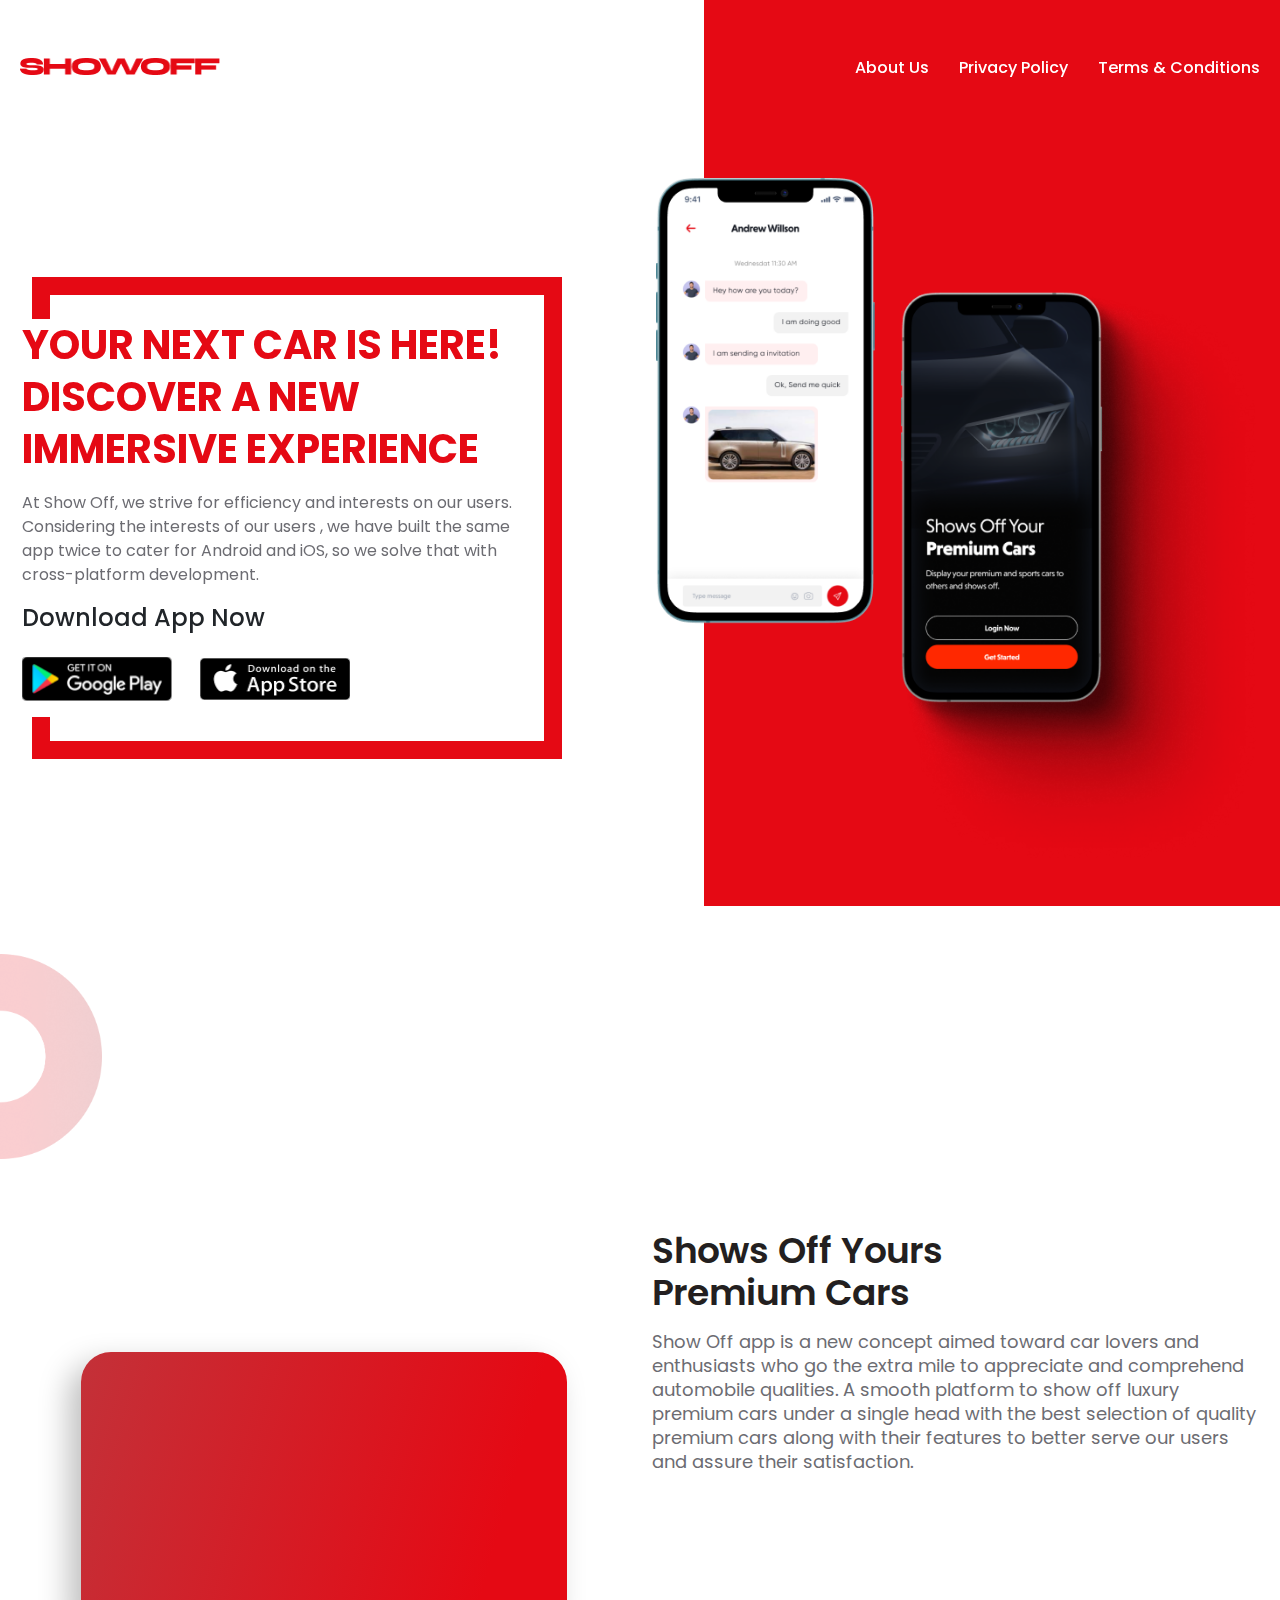
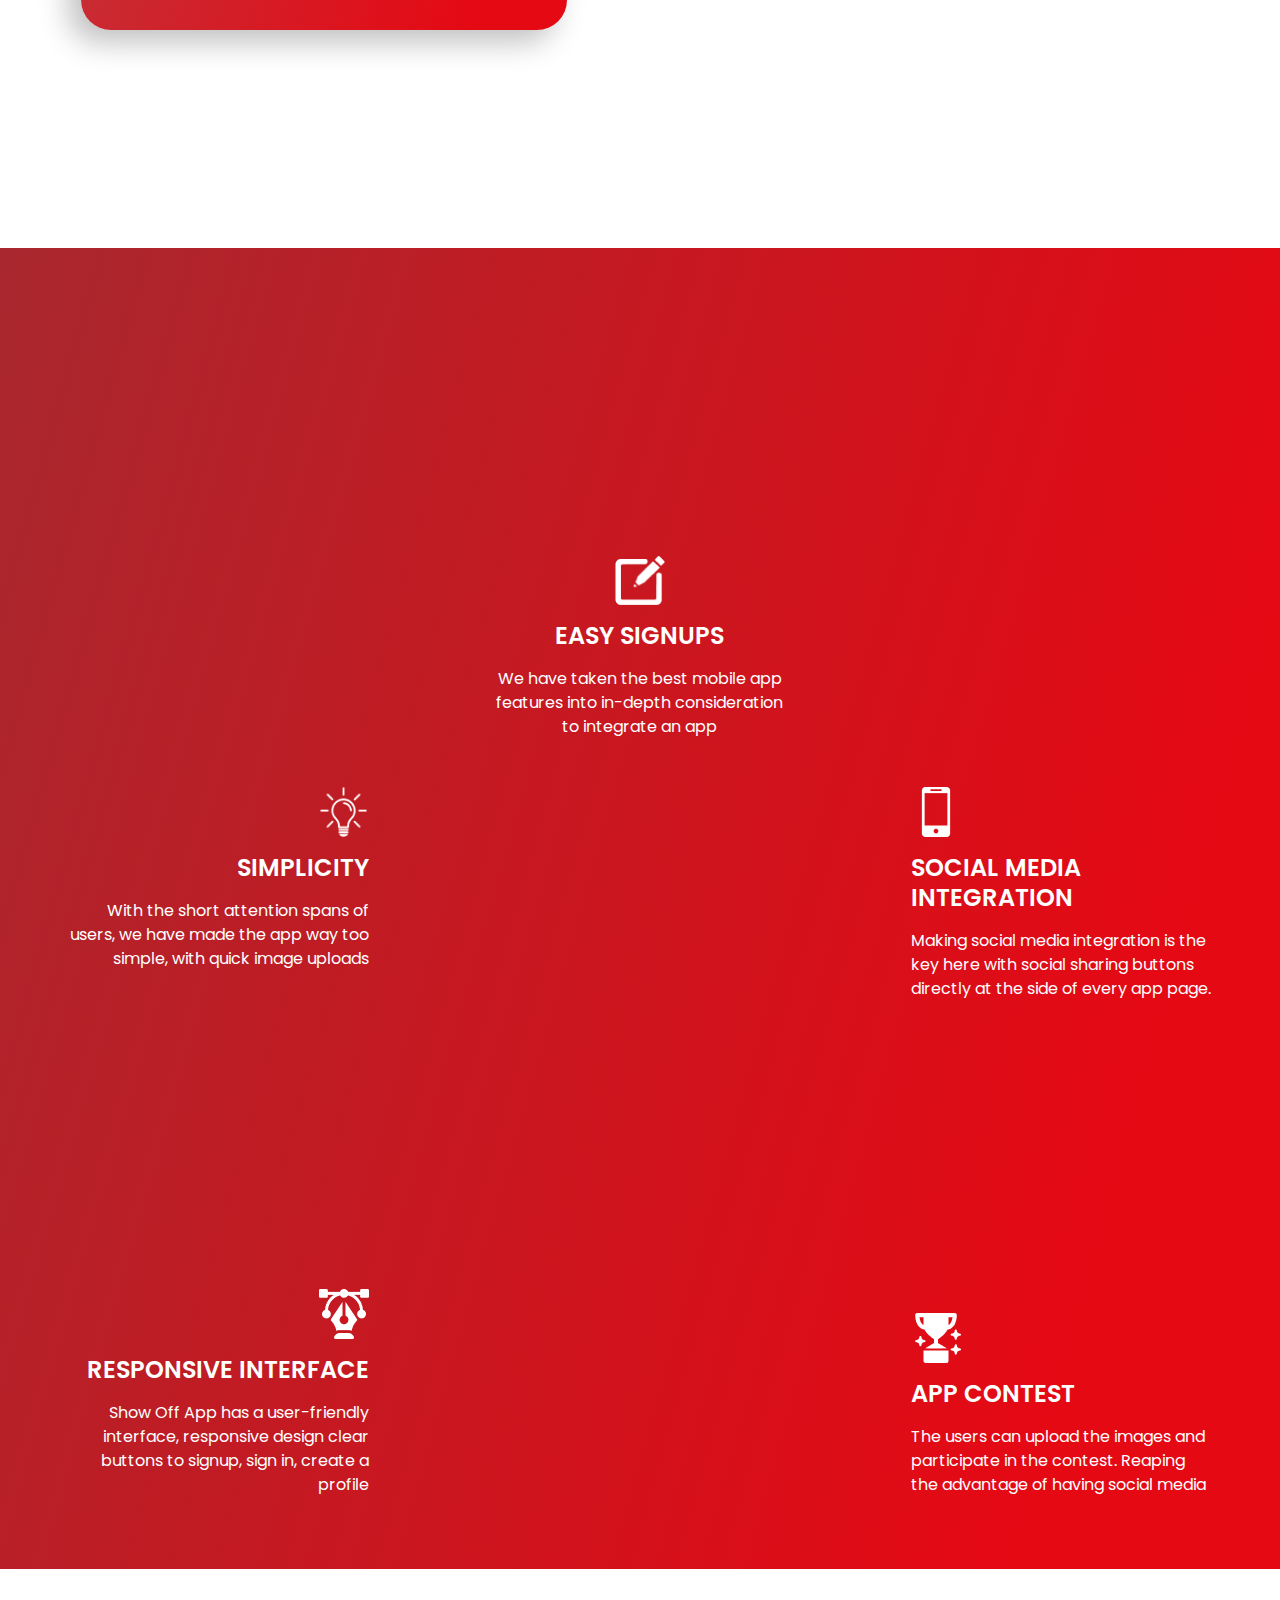
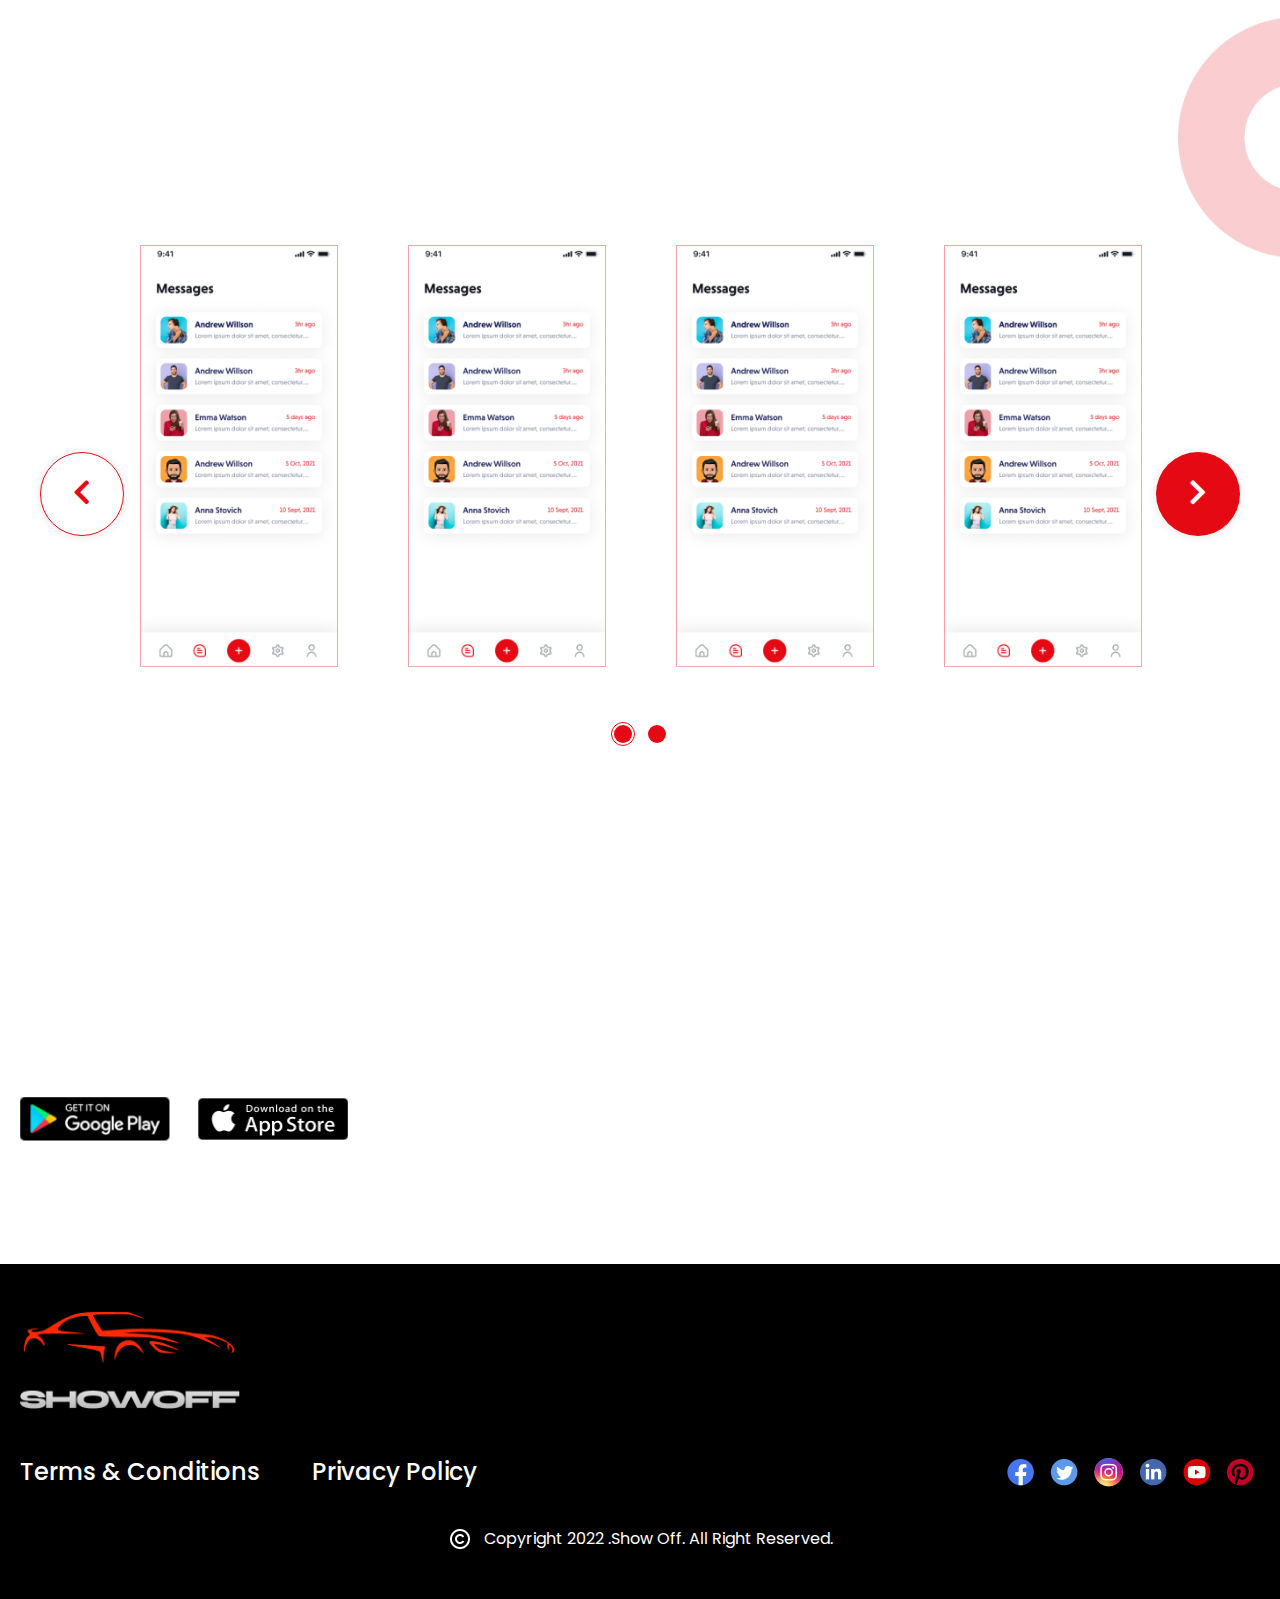
==== index.html @ 4953a06b "Show Off Project" ====
<!DOCTYPE html>
<html>
<head>
	<meta charset="UTF-8">
	<meta name="viewport" content="width=device-width, initial-scale=1.0">

	<!-- Bootstrap 5 File Link-->
	<link rel="stylesheet" type="text/css" href="css/bootstrap.min.css">
	<link href="https://cdnjs.cloudflare.com/ajax/libs/font-awesome/5.13.0/css/all.min.css" rel="stylesheet">

	<!-- Slick Slider Cdn Link -->
	<link rel="stylesheet" href="css/slick.min.css" />

	<!-- Style Css File -->
	<link rel="stylesheet" type="text/css" href="css/style.css">

	<!-- AOS Animation -->
	<link href="css/aos.css" rel="stylesheet">

	<title>Home Page</title>
</head>
<body class="home">
	<!-- Header Start -->
	<header class="header-main py-4 py-lg-5 position-fixed start-0 top-0 w-100">
		<div class="container-lg">
			<nav class="navbar navbar-expand-lg p-0">
				<a class="navbar-brand p-0" href="#">
					<img src="image/logo.png" class="w-100">
				</a>
				<button class="navbar-toggler fs-1 fw-normal border-0 py-2 px-3 position-relative" type="button" data-bs-toggle="collapse" data-bs-target="#mobile-toggle" aria-controls="mobile-toggle" aria-expanded="false" aria-label="Toggle navigation">
                    <i class="fas fa-bars humburger-icon"></i>
                    <i class="fas fa-times cross-icon position-absolute"></i>
                </button>
				<div class="collapse navbar-collapse justify-content-end" id="mobile-toggle">
					<div class="navbar-nav">
						<a class="nav-link paragraph-text px-0 pb-0 fw-500" aria-current="page" href="#">About Us</a>
						<a class="nav-link paragraph-text px-0 pb-0 fw-500" href="#">Privacy Policy</a>
						<a class="nav-link paragraph-text px-0 pb-0 fw-500" href="#">Terms & Conditions</a>
					</div>
				</div>
			</nav>
		</div>
	</header>
	<!-- Header End -->

	<section class="banner-main py-5 position-relative z-index-0">
		<div class="header-fixed-space"></div>
		<div class="container-lg">
			<div class="row align-items-center justify-content-center">
				<div class="col-lg-6 mb-lg-0 mb-5 ps-md-4 ps-3">
					<div class="banner-content w-100 p-4 ps-0 mx-auto mx-lg-0">
						<div class="banner-content-inner position-relative bg-white" 
						data-aos="fade-right"
						data-aos-offset="500"
     					data-aos-duration="500"
						>
							<h2 class="head-h2 fw-bold text-uppercase dark-red-color mb-3">
								Your next car is here! Discover a new Immersive Experience
							</h2>
							<p class="paragraph-text dark-gray-color fw-normal mb-3">
								At Show Off, we strive for efficiency and interests on our users. Considering the interests of our users , we have built the same app twice to cater for Android and iOS, so we solve that with cross-platform development.
							</p>
							<h4 class="head-h4 mb-4">
								Download App Now
							</h4>
							<div class="app-logo">
								<a href="#" class="d-inline-block me-3 me-lg-4 mb-3 w-100">
									<img src="image/google-play.png" class="w-100">
								</a>
								<a href="#" class="d-inline-block me-3 me-lg-4 w-100 mb-3">
									<img src="image/app-store.png" class="w-100">
								</a>
							</div>
						</div>
					</div>
				</div>
				<div class="col-lg-6 text-center">
					<div class="banner-image">
						<img src="image/banner-image.png" class="w-100"
						data-aos="zoom-in"
						data-aos-offset="500"
		     			data-aos-duration="500"
						>
					</div>
				</div>
			</div>
		</div>
	</section>

	<section class="aboutus-section py-5 my-0 my-lg-5">
		<div class="container-lg">
			<div class="content mb-5 pb-0 pb-md-3 pb-lg-5 text-center"
				data-aos="zoom-in"
				data-aos-offset="500"
     			data-aos-duration="500"
			>
				<h1 class="head-h1 black-color fw-bold mb-3">
					About Us
				</h1>
				<p class="paragraph-text dark-gray-color fw-normal mb-0">
					Your own luxury CAR showroom! <br>
					Show Off is dedicated to showcasing your car in a space designed just for it
				</p>
			</div>
			<div class="row justify-content-center">
				<div class="col-lg-6 mb-lg-0 mb-5">
					<div class="aboutus-image text-center d-flex align-items-center justify-content-center position-relative z-index-0">
						<img src="image/aboutus-image.png" class="w-100"
						data-aos="zoom-in"
						data-aos-offset="500"
		     			data-aos-duration="500"
						>
					</div>
				</div>
				<div class="col-lg-6">
					<h3 class="head-h3 fw-600 black-color mb-3">
						Shows Off Yours <br>
						Premium Cars
					</h3>
					<p class="text dark-gray-color fw-normal mb-3">
						Show Off app is a new concept aimed toward car lovers and enthusiasts who go the extra mile to appreciate and comprehend automobile qualities. A smooth platform to show off luxury premium cars under a single head with the best selection of quality premium cars  along with their features to better serve our users and assure their satisfaction. 
					</p>
				</div>
			</div>
		</div>
	</section>

	<section class="app-features py-5">
		<div class="container-lg">
			<div class="content mb-5 pb-0 pb-md-3 pb-lg-5 text-center"
				data-aos="zoom-in"
				data-aos-offset="500"
     			data-aos-duration="500"
			>
				<h1 class="head-h1 white-color fw-bold mb-4">
					App Features
				</h1>
				<p class="paragraph-text white-color fw-normal mb-0 mx-auto w-100">
					Below are the features of Show Off mobile app that are well considered to align with the needs & interests of premium car enthusiasts
				</p>
			</div>
			<div class="row justify-content-center">
				<div class="col-md-4">
					<div class="app-features-items my-4 text-center">
						<img src="image/easy-signup-icon.png" class="w-100 mb-3">
						<h4 class="head-h4 white-color mb-3 text-uppercase fw-600">Easy Signups</h4>
						<p class="paragraph-text fw-normal white-color mb-0">We have taken the best mobile app features into in-depth consideration to integrate an app</p>
					</div>
				</div>
			</div>
			<div class="row justify-content-center">
				<div class="col-md-4 d-flex flex-wrap">
					<div class="app-features-items my-4 text-center text-md-end">
						<img src="image/simplicity.png" class="w-100 mb-3">
						<h4 class="head-h4 white-color mb-3 text-uppercase fw-600">Simplicity</h4>
						<p class="paragraph-text fw-normal white-color mb-0">With the short attention spans of users, we have made the app way too simple, with quick image uploads</p>
					</div>
					<div class="app-features-items my-4 text-center text-md-end">
						<img src="image/responsive-interface-icon.png" class="w-100 mb-3">
						<h4 class="head-h4 white-color mb-3 text-uppercase fw-600">Responsive Interface</h4>
						<p class="paragraph-text fw-normal white-color mb-0">Show Off App has a user-friendly interface, responsive design clear buttons to signup, sign in, create a profile</p>
					</div>
				</div>
				<div class="col-md-4 text-center my-3 my-md-0 d-flex flex-wrap align-items-center justify-content-center order-1 order-md-0">
					<img src="image/app-features-image.png" class="w-100 app-features-image"
					data-aos="zoom-in"
					data-aos-offset="500"
	     			data-aos-duration="500"
					>
				</div>
				<div class="col-md-4 d-flex flex-wrap">
					<div class="app-features-items my-4 text-center text-md-start">
						<img src="image/socail-media-integration-icon.png" class="w-100 mb-3">
						<h4 class="head-h4 white-color mb-3 text-uppercase fw-600">Social Media Integration</h4>
						<p class="paragraph-text fw-normal white-color mb-0">Making social media integration is the key here with social sharing buttons directly at the side of every app page.</p>
					</div>
					<div class="app-features-items my-4 text-center text-md-start">
						<img src="image/app-contest-icon.png" class="w-100 mb-3">
						<h4 class="head-h4 white-color mb-3 text-uppercase fw-600">App Contest</h4>
						<p class="paragraph-text fw-normal white-color mb-0">The users can upload the images and participate in the contest. Reaping the advantage of having social media</p>
					</div>
				</div>
			</div>
		</div>
	</section>

	<section class="app-screenshots py-5 my-0 my-lg-5">
		<div class="container-lg pb-5 pb-md-0">
			<div class="content mb-5 pb-0 pb-md-3 pb-lg-5 text-center"
				data-aos="zoom-in"
				data-aos-offset="500"
     			data-aos-duration="500"
			>
				<h1 class="head-h1 black-color fw-bold mb-3">
					App Screenshots
				</h1>
			</div>
			<div class="slider position-relative">
				<div class="slider-arrows mt-3 mt-md-0 position-absolute d-flex justify-content-between w-100"></div>
				<div class="app-screenshots-slider">
					<div class="screenshots-image">
						<img src="image/screenshot-1.png" class="w-100">
					</div>
					<div class="screenshots-image">
						<img src="image/screenshot-1.png" class="w-100">
					</div>
					<div class="screenshots-image">
						<img src="image/screenshot-1.png" class="w-100">
					</div>
					<div class="screenshots-image">
						<img src="image/screenshot-1.png" class="w-100">
					</div> 
					<div class="screenshots-image">
						<img src="image/screenshot-1.png" class="w-100">
					</div>
				</div>
			</div>
		</div>
	</section>

	<section class="download-app-section py-5 my-0 my-lg-5">
		<div class="container-lg">
			<div class="row">
				<div class="col-lg-6 mb-lg-0 mb-5">
					<h3 class="head-h3 black-color fw-bold text-uppercase mb-3 mb-md-4 mb-lg-5"
						data-aos="fade-right"
						data-aos-offset="500"
     					data-aos-duration="500"
					>Download App Now</h3>
					<p class="paragraph-text dark-gray-color fw-normal mb-3 mb-md-4 mb-lg-5 w-100"
						data-aos="fade-right"
						data-aos-offset="500"
     					data-aos-duration="500"
					>
						In our vision, it’s all about the experience. Your car should get just as much attention as your property and its design, and even contribute to its aesthetic experience creating a world of yours.
					</p>
					<div class="app-logo">
						<a href="#" class="d-inline-block me-3 me-lg-4 mb-3 w-100">
							<img src="image/google-play.png" class="w-100">
						</a>
						<a href="#" class="d-inline-block me-3 me-lg-4 w-100 mb-3">
							<img src="image/app-store.png" class="w-100">
						</a>
					</div>
				</div>
				<div class="col-lg-6 text-center">
					<img src="image/download-app-image.png" 
					data-aos="zoom-in"
					data-aos-offset="500"
     				data-aos-duration="500"
					>
				</div>
			</div>
		</div>
	</section>

	<!-- Footer Start -->
	<footer class="footer-main py-5">
		<div class="container-lg">
			<div class="footer-logo mb-5 text-center text-md-start">
				<img src="image/footer-logo.png" class="w-100">
			</div>
			<div class="row align-items-center">
				<div class="col-lg-7 col-md-6">
					<ul class="footer-menu p-0 m-0 text-center text-md-start">
						<li class="d-sm-inline-block d-block list-unstyled me-sm-5 me-0 mb-3">
							<a href="#" class="text-white head-h4 fw-500 text-decoration-none">
								Terms & Conditions
							</a>
						</li>
						<li class="d-sm-inline-block d-block list-unstyled me-sm-5 me-0 mb-3">
							<a href="#" class="text-white head-h4 fw-500 text-decoration-none">
								Privacy Policy
							</a>
						</li>
					</ul>
				</div>
				<div class="col-lg-5 col-md-6 text-md-end text-center">
					<ul class="socail-media-icons p-0 m-0">
						<li class="d-inline-block">
							<a href="#">
								<img src="image/facebook.png">
							</a>
						</li>
						<li class="d-inline-block">
							<a href="#">
								<img src="image/twitter.png">
							</a>
						</li>
						<li class="d-inline-block">
							<a href="#">
								<img src="image/instagram.png">
							</a>
						</li>
						<li class="d-inline-block">
							<a href="#">
								<img src="image/linkedin.png">
							</a>
						</li>
						<li class="d-inline-block">
							<a href="#">
								<img src="image/youtube.png">
							</a>
						</li>
						<li class="d-inline-block">
							<a href="#">
								<img src="image/pinterest.png">
							</a>
						</li>
					</ul>
				</div>
			</div>
			<div class="copyright mt-4 text-center">
				<p class="text-white paragraph-text fw-normal mb-0">
					<img src="image/copyright-icon.png" class="d-inline-block align-bottom me-1 me-md-2">
					Copyright 2022 .Show Off. All Right Reserved.
				</p>
			</div>
		</div>
	</footer>
	<!-- Footer End -->


	 <!-- Bottom To Top Scroll Start -->
    <div id="scrollToTop">
        <i class="fas fa-angle-up"></i>
    </div>
    <!-- Bottom To Top Scroll End -->

	<!-- Bootstrap 5 File Link-->
	<script type="text/javascript" src="js/bootstrap.bundle.min.js"></script>

	<!-- Jquery JS Link -->
	<script type="text/javascript" src="js/jquery.min.js"></script>

	<!-- Slick Slider Cdn Link -->
	<script src="js/slick.min.js"></script>

	<!-- AOS Animation -->
	<script src="js/aos.js"></script>

	<script type="text/javascript" src="js/script.js"></script>
</body>
</html>
---- css/style.css ----
@import url('https://fonts.googleapis.com/css2?family=Poppins:wght@300;400;500;600;700;800;900&display=swap');

:root {
    --dark-gray: #6C6C72;
    --dark-red: #E50914;
    --black: #231F20;
    --white: #FFFFFF;
}

* {
    margin: 0px;
    padding: 0px;
}

body {
 scroll-behavior: smooth; 
 font-family: 'Poppins', sans-serif;
}

img {
    max-width: 100%;
}

.dark-gray-color {
    color: var(--dark-gray);
}

.dark-red-color {
    color: var(--dark-red);
}

.black-color {
    color: var(--black);
}

.white-color {
    color: var(--white);
}

.head-h1 {
    font-size: 32px;
    line-height: 40px;
}

.head-h2 {
    font-size: 28px;
    line-height: 40px;
}

.head-h3 {
    font-size: 24px;
    line-height: 30px;
}

.head-h4 {
    font-size: 20px;
    line-height: 26px;
}

.text {
    font-size: 18px;
    line-height: 24px;
}

.paragraph-text {
    font-size: 16px;
    line-height: 24px;
}

.z-index-0 {
    z-index: 0;
}

.z-index-1 {
    z-index: 1;
}

.fw-600 {
    font-weight: 600;
}

.fw-500 {
    font-weight: 500;
}

.container-lg {
    padding-left: 20px;
    padding-right: 20px;
}

@media (min-width: 768px) {
    .head-h1 {
        font-size: 38px;
        line-height: 46px;
    }

    .head-h2 {
        font-size: 32px;
        line-height: 44px;
    }

    .head-h3 {
        font-size: 28px;
        line-height: 34px;
    }

    .head-h4 {
        font-size: 24px;
        line-height: 30px;
    }
}

@media (min-width: 992px) {
    .head-h1 {
        font-size: 48px;
        line-height: 56px;
    }

    .head-h2 {
        font-size: 36px;
        line-height: 48px;
    }

    .head-h3 {
        font-size: 32px;
        line-height: 38px;
    }
}

@media (min-width: 1200px) {
    .head-h1 {
        font-size: 60px;
        line-height: 68px;
    }

    .head-h2 {
        font-size: 40px;
        line-height: 52px;
    }

    .head-h3 {
        font-size: 36px;
        line-height: 42px;
    }

    .container-lg {
        max-width: 1280px;
    }
}

/* Header Styling */
.header-main {
    z-index: 99;
}

.header-main .navbar-nav .nav-link {
    margin-right: 30px;
    color: #42526E;
}

.home .header-main .navbar-nav .nav-link {
    color: #FFF;
}

.header-main.dark-header .navbar-nav .nav-link {
    color: #42526E;
}

.header-main .navbar-nav .nav-link:last-child {
    margin-right: 0;
}

.home .header-main .navbar-nav .nav-link.nav-link.active {
    color: #FFF;
}

.header-main .navbar-nav .nav-link.nav-link.active,
.header-main.dark-header .navbar-nav .nav-link.nav-link.active {
    color: #E50914;
}

.header-main .navbar-nav .nav-link.nav-link.active:after {
    width: 100%;
}

.header-fixed-space {
    height: 88px;
    width: 100%;
}

.header-main .navbar .navbar-brand img {
    max-width: 150px;
}

.header-main .navbar-nav .nav-link:hover:after {
    width: 100%;
}

.home .header-main .navbar-nav .nav-link:after {
    background: #FFF;
}

.header-main.dark-header .navbar-nav .nav-link:after {
    background: #e50914;
}

/* Footer Styling */
.footer-main {
    background: #000000;
}

.footer-main .footer-logo img {
    max-width: 220px;
}

.socail-media-icons li {
    margin: 0px 6px 16px;
}

.socail-media-icons li a {
    display: inline-block;
}

.socail-media-icons li a img {
    width: 100%;
    max-width: 30px;
    object-fit: contain;
}

/* Bottom to top button Styling */
#scrollToTop {
    position: fixed;
    top: auto;
    bottom: 0px;
    left: auto;
    right: 0;
    width: 50px;
    height: 50px;
    display: flex;
    align-items: center;
    justify-content: center;
    margin-right: 30px;
    margin-bottom: 30px;
    background: linear-gradient(285.76deg, #E50914 16.91%, #9F2C32 112.79%);
    color: #FFF;
    font-size: 30px;
    border-radius: 50%;
    cursor: pointer;
    box-shadow: 0px 0px 15px -6px #000;
    opacity: 0;
    visibility: hidden;
    pointer-events: none;
    transition: all 0.3s ease;
}

#scrollToTop:hover, #scrollToTop:focus {
    opacity: 0.8;
}

#scrollToTop.scrollBtn-show {
    opacity: 1;
    visibility: visible;
    pointer-events: all;
}


@media (max-width: 992px) {
    .header-main .navbar {
        position: initial;
        z-index: 0;
    }

    .header-main .navbar .navbar-collapse .navbar-nav .nav-link {
        color: #000;
        margin: 10px 0;
    }

    .header-main .navbar .navbar-collapse {
        background: #FFF;
        padding: 20px;
        position: absolute;
        width: 100%;
        left: 0;
        padding-top: 230px;
        z-index: -1;
        box-shadow: 0 0 25px -15px #000;
    }

    .navbar .navbar-toggler {
        color: var(--dark-red);
        transition: all 0.2s ease;
        display: flex;
        align-items: center;
        justify-content: center;
    }
    .navbar .navbar-toggler:focus {
        box-shadow: none;
    }
    .navbar .navbar-toggler .cross-icon {
        opacity: 0;
        transition: all 0.2s ease;
    }
    .navbar .navbar-toggler i {
        transition: all 0.2s ease;
    }
    .navbar .navbar-toggler[aria-expanded="true"] .cross-icon {
        opacity: 1;
    }
    .navbar .navbar-toggler[aria-expanded="true"] .humburger-icon {
        opacity: 0;
    }
    .header-main .navbar .navbar-collapse {
        opacity: 0;
        visibility: hidden;
    }

    .header-main .navbar .navbar-collapse.show {
        opacity: 1;
        visibility: visible;
    }
}


/* Page Styling */

/* Banner Styling */
.banner-main:after {
    content: "";
    position: absolute;
    top: auto;
    bottom: 0;
    width: 100%;
    height: 30%;
    background: #E50914;
    z-index: -1;
}

.banner-main .banner-image img {
    max-width: 600px;
}

.banner-main .banner-content {
    max-width: 530px;
    border: 8px solid #E50914;
}

.banner-main .banner-content .banner-content-inner {
    margin-left: -15px;
}

/* About us Styling */
.aboutus-section {
    background-image: url(../image/left-elipse.png);
    background-size: 8%;
    background-repeat: no-repeat;
    background-position: top left;
}

.aboutus-section .aboutus-image img {
    max-width: 258px;
}

.aboutus-section .aboutus-image:after {
    content: "";
    position: absolute;
    top: 50%;
    transform: translateY(-50%);
    height: 278px;
    width: 80%;
    background: linear-gradient(285.76deg, #E50914 16.91%, #BE373E 112.79%);
    box-shadow: -12px 12px 30px rgba(0, 0, 0, 0.25);
    border-radius: 30px;
    z-index: -1;
}

/* App Feartures Styling */
.app-features {
    background: linear-gradient(285.76deg, #E50914 16.91%, #9F2C32 112.79%);
}

.app-features .app-features-items {
    max-width: 300px;
    margin: 0 auto;
}

.app-features .app-features-items:nth-child(even) {
    align-self: flex-end;
}

.app-features .content p {
    max-width: 600px;
}

.app-features .app-features-items img {
    max-width: 50px;
    object-fit: contain;
    max-height: 50px;
}

.app-features .app-features-image {
    max-width: 350px;
    filter: drop-shadow(40px 40px 100px rgba(24, 48, 63, 0.5));
    border-radius: 40px;
}

/* App Screen Shot Slider Styling */

.app-screenshots {
    background-image: url(../image/right-elipse.png);
    background-size: 8%;
    background-repeat: no-repeat;
    background-position: top right;
}

.app-screenshots-slider .slick-list {
    margin: 0 -10px;
}

.app-screenshots-slider .slick-list .slick-slide {
    margin: 0 10px;
}

.slider-arrows {
    top: 100%;
    width: 100%;
    display: flex;
    justify-content: space-between;
}

.slider-arrows .slide-arrow {
    width: 50px;
    height: 50px;
    font-size: 20px;
    border-radius: 50%;
    box-shadow: 0px 1px 10px rgba(0, 0, 0, 0.1);
    border: 1px solid transparent;
    background: #E50914;
    color: #FFF;
    transition: all 0.5s ease;
}

.slider-arrows .slide-arrow.slick-disabled {
    background: transparent;
    border-color: #E50914;
    color: #E50914;
}

.slider-arrows .slide-arrow.prev-arrow {
    margin-left: 0;
}

.slider-arrows .slide-arrow.next-arrow {
    margin-right: 0;
}

.slick-dots {
    padding: 0;
    list-style: none;
    text-align: center;
    width: 100%;
    margin: 30px 0 0;
}

.slick-dots li {
    display: inline-block;
    margin: 0 8px;
}

.slick-dots li button {
    width: 18px;
    height: 18px;
    font-size: 0px;
    line-height: 100%;
    padding: 3px;
    border-radius: 50%;
    background: #E50914;
    border: 0;
    outline-offset: 2px;
    transition: all 0.5s ease;
}

.slick-dots li.slick-active button {
    outline: 0.5px solid #E50914;
}

/* Download App Section Styling */
.app-logo a {
    max-width: 150px;
}

.download-app-section .paragraph-text {
    max-width: 570px;
}

/* Other Pages Styling */
.page-title-main {
    padding: 120px 0 40px;
}

.page-content-main h1 {
    font-size: 32px;
    line-height: 40px;
    margin-bottom: 12px;
    color: #231F20;
    font-weight: bold;
}

.page-content-main h2 {
    font-size: 28px;
    line-height: 40px;
    margin-bottom: 12px;
    color: #231F20;
    font-weight: bold;
}

.page-content-main h3 {
    font-size: 24px;
    line-height: 30px;
    margin-bottom: 12px;
    color: #231F20;
    font-weight: bold;
}

.page-content-main h4 {
    font-size: 20px;
    line-height: 30px;
    margin-bottom: 12px;
    color: #231F20;
    font-weight: bold;
}

.page-content-main p {
    font-weight: 400;
    font-size: 16px;
    line-height: 26px;
    color: #42526E;
}

@media (min-width: 768px) {
    .app-screenshots {
        padding: 0 70px;
    }

    .slider-arrows .slide-arrow.prev-arrow {
        margin-left: -70px;
    }

    .slider-arrows .slide-arrow.next-arrow {
        margin-right: -70px;
    }

    .app-screenshots-slider .slick-list {
        margin: 0 -15px;
    }

    .app-screenshots-slider .slick-list .slick-slide {
        margin: 0 15px;
    }

    .slider-arrows {
        top: 50%;
        transform: translateY(-50%);
    }

    .banner-main .banner-content {
        border: 12px solid #E50914;
    }
    .banner-main .banner-content .banner-content-inner {
        margin-left: -18px;
    }

    .page-content-main h4 {
        font-size: 24px;
        line-height: 34px;
    }

    .page-content-main p {
        font-size: 18px;
        line-height: 28px;
    }

    .page-content-main h3 {
        font-size: 28px;
        line-height: 34px;
    }

    .page-content-main h2  {
        font-size: 32px;
        line-height: 44px;
    }

    .page-content-main h1 {
        font-size: 38px;
        line-height: 46px;
    }
}

@media (min-width: 992px) {
    .app-screenshots {
        padding: 0 80px;
    }

    .slider-arrows .slide-arrow {
        width: 60px;
        height: 60px; 
        font-size: 24px;
    }

    .slider-arrows .slide-arrow.prev-arrow {
        margin-left: -80px;
    }

    .slider-arrows .slide-arrow.next-arrow {
        margin-right: -80px;
    }

    .app-screenshots-slider .slick-list {
        margin: 0 -20px;
    }

    .app-screenshots-slider .slick-list .slick-slide {
        margin: 0 20px;
    }

    .slick-dots {
        margin: 50px 0 0;
        padding: 0px;
    }

    .banner-main:after {
        top: 0;
        left: auto;
        right: 0;
        width: 45%;
        height: 100%;
    }

    .banner-main .banner-content {
        border: 18px solid #E50914;
    }
    .banner-main .banner-content .banner-content-inner {
        margin-left: -28px;
    }

    .page-title-main {
        padding: 185px 0 60px;
    }

    .page-content-main h3 {
        font-size: 32px;
        line-height: 38px;
    }

    .page-content-main h2  {
        font-size: 36px;
        line-height: 48px;
    }

    .page-content-main h1 {
        font-size: 48px;
        line-height: 56px;
    }

    .header-main .navbar-nav .nav-link:after {
        content: "";
        display: block;
        width: 0;
        height: 3px;
        background: #e50914;
        transition: 0.5s all ease;
    }

    .header-main .navbar .navbar-brand img {
        max-width: 200px;
    }

    .header-fixed-space {
        height: 130px;
    }
}

@media (min-width: 1200px) {
    .app-screenshots {
        padding: 0 120px;
    }
    .slider-arrows .slide-arrow {
        width: 84px;
        height: 84px; 
        font-size: 28px;
    }

    .slider-arrows .slide-arrow.prev-arrow {
        margin-left: -100px;
    }

    .slider-arrows .slide-arrow.next-arrow {
        margin-right: -100px;
    }

    .app-screenshots-slider .slick-list {
        margin: 0 -35px;
    }

    .app-screenshots-slider .slick-list .slick-slide {
        margin: 0 35px;
    }

    .page-content-main h3 {
        font-size: 36px;
        line-height: 42px;
    }

    .page-content-main h2  {
        font-size: 40px;
        line-height: 52px;
    }

    .page-content-main h1 {
        font-size: 60px;
        line-height: 68px;
    }
}
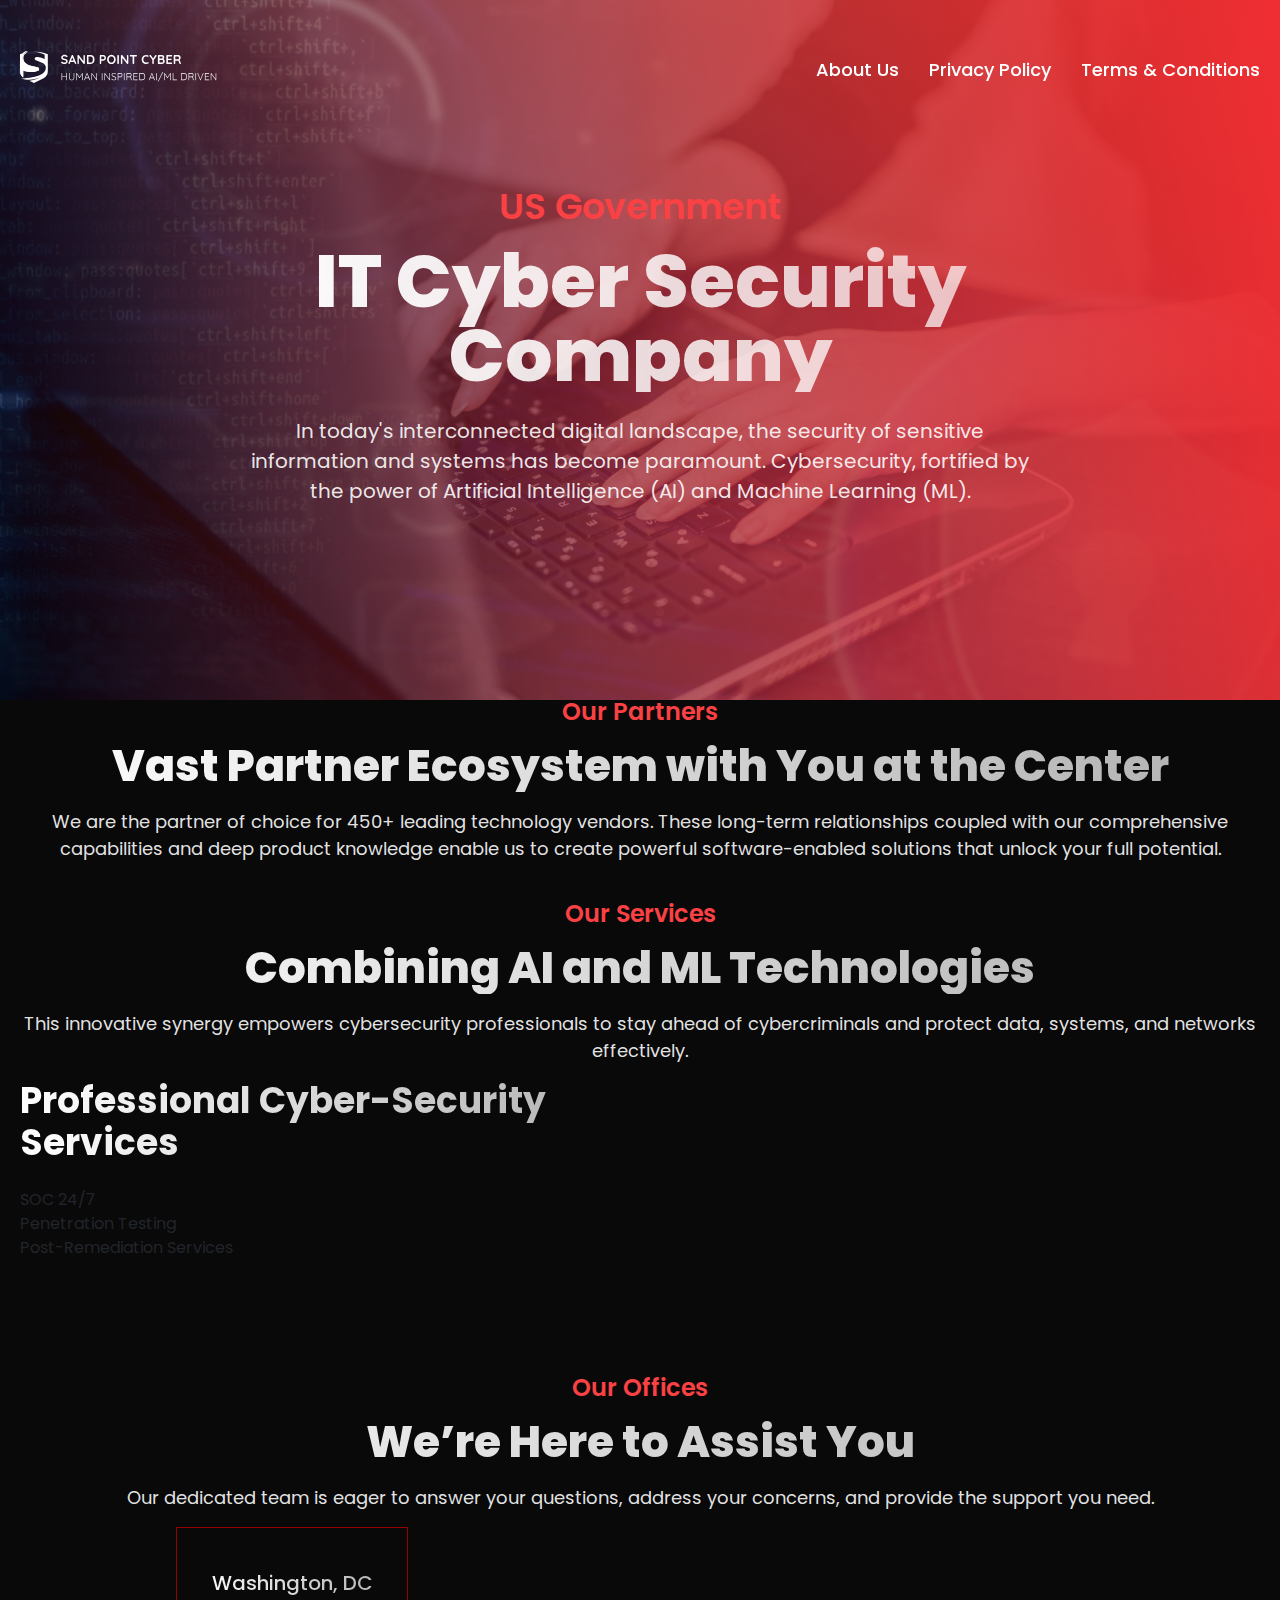
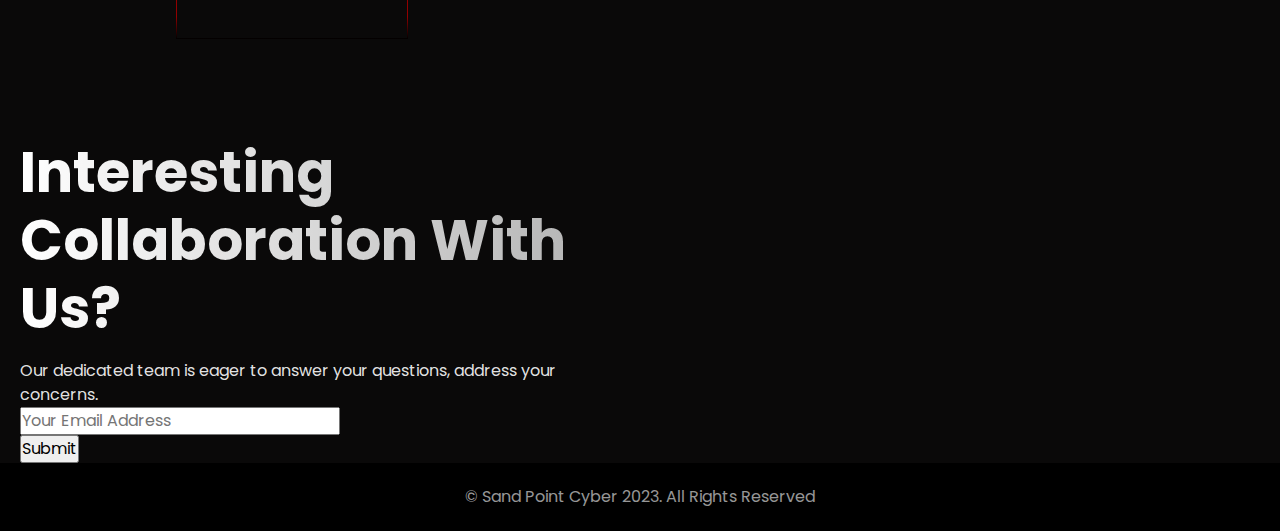
==== commit a3ddeafb: "Create New Site" ====
--- a/index.html
+++ b/index.html
@@ -1,344 +1,231 @@
 <!DOCTYPE html>
 <html>
-<head>
-	<meta charset="UTF-8">
-	<meta name="viewport" content="width=device-width, initial-scale=1.0">
-
-	<!-- Bootstrap 5 File Link-->
-	<link rel="stylesheet" type="text/css" href="css/bootstrap.min.css">
-	<link href="https://cdnjs.cloudflare.com/ajax/libs/font-awesome/5.13.0/css/all.min.css" rel="stylesheet">
-
-	<!-- Slick Slider Cdn Link -->
-	<link rel="stylesheet" href="css/slick.min.css" />
-
-	<!-- Style Css File -->
-	<link rel="stylesheet" type="text/css" href="css/style.css">
-
-	<!-- AOS Animation -->
-	<link href="css/aos.css" rel="stylesheet">
-
-	<title>Home Page</title>
-</head>
-<body class="home">
-	<!-- Header Start -->
-	<header class="header-main py-4 py-lg-5 position-fixed start-0 top-0 w-100">
-		<div class="container-lg">
-			<nav class="navbar navbar-expand-lg p-0">
-				<a class="navbar-brand p-0" href="#">
-					<img src="image/logo.png" class="w-100">
-				</a>
-				<button class="navbar-toggler fs-1 fw-normal border-0 py-2 px-3 position-relative" type="button" data-bs-toggle="collapse" data-bs-target="#mobile-toggle" aria-controls="mobile-toggle" aria-expanded="false" aria-label="Toggle navigation">
-                    <i class="fas fa-bars humburger-icon"></i>
-                    <i class="fas fa-times cross-icon position-absolute"></i>
-                </button>
-				<div class="collapse navbar-collapse justify-content-end" id="mobile-toggle">
-					<div class="navbar-nav">
-						<a class="nav-link paragraph-text px-0 pb-0 fw-500" aria-current="page" href="#">About Us</a>
-						<a class="nav-link paragraph-text px-0 pb-0 fw-500" href="#">Privacy Policy</a>
-						<a class="nav-link paragraph-text px-0 pb-0 fw-500" href="#">Terms & Conditions</a>
-					</div>
-				</div>
-			</nav>
-		</div>
-	</header>
-	<!-- Header End -->
-
-	<section class="banner-main py-5 position-relative z-index-0">
-		<div class="header-fixed-space"></div>
-		<div class="container-lg">
-			<div class="row align-items-center justify-content-center">
-				<div class="col-lg-6 mb-lg-0 mb-5 ps-md-4 ps-3">
-					<div class="banner-content w-100 p-4 ps-0 mx-auto mx-lg-0">
-						<div class="banner-content-inner position-relative bg-white" 
-						data-aos="fade-right"
-						data-aos-offset="500"
-     					data-aos-duration="500"
-						>
-							<h2 class="head-h2 fw-bold text-uppercase dark-red-color mb-3">
-								Your next car is here! Discover a new Immersive Experience
-							</h2>
-							<p class="paragraph-text dark-gray-color fw-normal mb-3">
-								At Show Off, we strive for efficiency and interests on our users. Considering the interests of our users , we have built the same app twice to cater for Android and iOS, so we solve that with cross-platform development.
-							</p>
-							<h4 class="head-h4 mb-4">
-								Download App Now
-							</h4>
-							<div class="app-logo">
-								<a href="#" class="d-inline-block me-3 me-lg-4 mb-3 w-100">
-									<img src="image/google-play.png" class="w-100">
-								</a>
-								<a href="#" class="d-inline-block me-3 me-lg-4 w-100 mb-3">
-									<img src="image/app-store.png" class="w-100">
-								</a>
-							</div>
-						</div>
-					</div>
-				</div>
-				<div class="col-lg-6 text-center">
-					<div class="banner-image">
-						<img src="image/banner-image.png" class="w-100"
-						data-aos="zoom-in"
-						data-aos-offset="500"
-		     			data-aos-duration="500"
-						>
-					</div>
+  <head>
+    <meta charset="UTF-8" />
+    <meta name="viewport" content="width=device-width, initial-scale=1.0" />
+
+    <!-- Bootstrap 5 File Link-->
+    <link rel="stylesheet" type="text/css" href="css/bootstrap.min.css" />
+    <link
+      href="https://cdnjs.cloudflare.com/ajax/libs/font-awesome/5.13.0/css/all.min.css"
+      rel="stylesheet"
+    />
+
+    <!-- Slick Slider Cdn Link -->
+    <link rel="stylesheet" href="css/slick.min.css" />
+
+    <!-- Style Css File -->
+    <link rel="stylesheet" type="text/css" href="css/style.css" />
+
+    <!-- AOS Animation -->
+    <link href="css/aos.css" rel="stylesheet" />
+
+    <title>Home Page</title>
+  </head>
+  <body class="home">
+    <!-- Header Start -->
+    <header class="header-main py-4 py-lg-5 position-fixed start-0 top-0 w-100">
+      <div class="container-lg">
+        <nav class="navbar navbar-expand-lg p-0">
+          <a class="navbar-brand p-0" href="index.html">
+            <img src="image/logo.svg" class="w-100" />
+          </a>
+          <button
+            class="navbar-toggler fs-1 fw-normal border-0 py-2 px-3 position-relative"
+            type="button"
+            data-bs-toggle="collapse"
+            data-bs-target="#mobile-toggle"
+            aria-controls="mobile-toggle"
+            aria-expanded="false"
+            aria-label="Toggle navigation"
+          >
+            <i class="fas fa-bars humburger-icon"></i>
+            <i class="fas fa-times cross-icon position-absolute"></i>
+          </button>
+          <div
+            class="collapse navbar-collapse justify-content-end"
+            id="mobile-toggle"
+          >
+            <div class="navbar-nav">
+              <a
+                class="nav-link paragraph-text px-0 pb-0 fw-500"
+                aria-current="page"
+                href="#"
+                >About Us</a
+              >
+              <a class="nav-link paragraph-text px-0 pb-0 fw-500" href="#"
+                >Privacy Policy</a
+              >
+              <a
+                class="nav-link paragraph-text px-0 pb-0 fw-500"
+                href="terms-and-conditions.html"
+                >Terms & Conditions</a
+              >
+            </div>
+          </div>
+        </nav>
+      </div>
+    </header>
+    <!-- Header End -->
+
+    <section
+      class="banner-main py-5 d-flex align-items-center justify-content-center"
+    >
+      <div class="container-lg">
+        <div class="content text-center w-100 mx-auto">
+          <h4 class="head-h4 dark-red-color fw-600 mb-3">US Government</h4>
+          <h1 class="head-h1 text-gradient fw-800 mb-4">
+            IT Cyber Security Company
+          </h1>
+          <h6 class="head-h6 fw-normal white-90">
+            In today's interconnected digital landscape, the security of
+            sensitive information and systems has become paramount.
+            Cybersecurity, fortified by the power of Artificial Intelligence
+            (AI) and Machine Learning (ML).
+          </h6>
+        </div>
+      </div>
+    </section>
+
+    <section class="our-partners">
+      <div class="container-lg">
+        <div class="inner-container">
+          <div class="content text-center">
+            <h5 class="head-h5 fw-600 dark-red-color mb-3">Our Partners</h5>
+            <h3 class="head-h3 text-gradient mb-3 fw-800">
+              Vast Partner Ecosystem with You at the Center
+            </h3>
+            <p class="paragraph-text white-90">
+              We are the partner of choice for 450+ leading technology vendors.
+              These long-term relationships coupled with our comprehensive
+              capabilities and deep product knowledge enable us to create
+              powerful software-enabled solutions that unlock your full
+              potential.
+            </p>
+          </div>
+          <div class="our-partner-slider">
+            <div class="slider-item">
+              <figure class="image mb-0">
+                <img src="" alt="" />
+              </figure>
+            </div>
+          </div>
+        </div>
+      </div>
+    </section>
+
+    <section class="our-services">
+      <div class="container-lg">
+        <div class="content text-center">
+          <h5 class="head-h5 fw-600 dark-red-color mb-3">Our Services</h5>
+          <h3 class="head-h3 text-gradient mb-3 fw-800">
+            Combining AI and ML Technologies
+          </h3>
+          <p class="paragraph-text white-90">
+            This innovative synergy empowers cybersecurity professionals to stay
+            ahead of cybercriminals and protect data, systems, and networks
+            effectively.
+          </p>
+        </div>
+        <div class="row">
+          <div class="col-md-6">
+            <div class="content-inner">
+              <div class="icon"></div>
+              <h4 class="head-h4 text-gradient fw-bold mb-4">
+                Professional Cyber-Security Services
+              </h4>
+              <ul class="list-unstyled">
+                <li>SOC 24/7</li>
+                <li>Penetration Testing</li>
+                <li>Post-Remediation Services</li>
+              </ul>
+            </div>
+          </div>
+        </div>
+      </div>
+    </section>
+
+    <section class="our-offices">
+      <div class="container-lg">
+        <div class="content text-center">
+          <h5 class="head-h5 fw-600 dark-red-color mb-3">Our Offices</h5>
+          <h3 class="head-h3 text-gradient mb-3 fw-800">
+            We’re Here to Assist You
+          </h3>
+          <p class="paragraph-text white-90">
+            Our dedicated team is eager to answer your questions, address your
+            concerns, and provide the support you need.
+          </p>
+        </div>
+		<div class="office-address-list w-100 mx-auto">
+			<div class="col-lg-3 col-md-4 col-sm-6">
+				<div class="address-box text-center">
+					<h6 class="head-h6 text-gradient fw-500 mb-0">Washington, DC</h6>
 				</div>
 			</div>
 		</div>
-	</section>
-
-	<section class="aboutus-section py-5 my-0 my-lg-5">
-		<div class="container-lg">
-			<div class="content mb-5 pb-0 pb-md-3 pb-lg-5 text-center"
-				data-aos="zoom-in"
-				data-aos-offset="500"
-     			data-aos-duration="500"
-			>
-				<h1 class="head-h1 black-color fw-bold mb-3">
-					About Us
-				</h1>
-				<p class="paragraph-text dark-gray-color fw-normal mb-0">
-					Your own luxury CAR showroom! <br>
-					Show Off is dedicated to showcasing your car in a space designed just for it
-				</p>
-			</div>
-			<div class="row justify-content-center">
-				<div class="col-lg-6 mb-lg-0 mb-5">
-					<div class="aboutus-image text-center d-flex align-items-center justify-content-center position-relative z-index-0">
-						<img src="image/aboutus-image.png" class="w-100"
-						data-aos="zoom-in"
-						data-aos-offset="500"
-		     			data-aos-duration="500"
-						>
-					</div>
-				</div>
-				<div class="col-lg-6">
-					<h3 class="head-h3 fw-600 black-color mb-3">
-						Shows Off Yours <br>
-						Premium Cars
-					</h3>
-					<p class="text dark-gray-color fw-normal mb-3">
-						Show Off app is a new concept aimed toward car lovers and enthusiasts who go the extra mile to appreciate and comprehend automobile qualities. A smooth platform to show off luxury premium cars under a single head with the best selection of quality premium cars  along with their features to better serve our users and assure their satisfaction. 
-					</p>
-				</div>
-			</div>
-		</div>
-	</section>
-
-	<section class="app-features py-5">
-		<div class="container-lg">
-			<div class="content mb-5 pb-0 pb-md-3 pb-lg-5 text-center"
-				data-aos="zoom-in"
-				data-aos-offset="500"
-     			data-aos-duration="500"
-			>
-				<h1 class="head-h1 white-color fw-bold mb-4">
-					App Features
-				</h1>
-				<p class="paragraph-text white-color fw-normal mb-0 mx-auto w-100">
-					Below are the features of Show Off mobile app that are well considered to align with the needs & interests of premium car enthusiasts
-				</p>
-			</div>
-			<div class="row justify-content-center">
-				<div class="col-md-4">
-					<div class="app-features-items my-4 text-center">
-						<img src="image/easy-signup-icon.png" class="w-100 mb-3">
-						<h4 class="head-h4 white-color mb-3 text-uppercase fw-600">Easy Signups</h4>
-						<p class="paragraph-text fw-normal white-color mb-0">We have taken the best mobile app features into in-depth consideration to integrate an app</p>
-					</div>
-				</div>
-			</div>
-			<div class="row justify-content-center">
-				<div class="col-md-4 d-flex flex-wrap">
-					<div class="app-features-items my-4 text-center text-md-end">
-						<img src="image/simplicity.png" class="w-100 mb-3">
-						<h4 class="head-h4 white-color mb-3 text-uppercase fw-600">Simplicity</h4>
-						<p class="paragraph-text fw-normal white-color mb-0">With the short attention spans of users, we have made the app way too simple, with quick image uploads</p>
-					</div>
-					<div class="app-features-items my-4 text-center text-md-end">
-						<img src="image/responsive-interface-icon.png" class="w-100 mb-3">
-						<h4 class="head-h4 white-color mb-3 text-uppercase fw-600">Responsive Interface</h4>
-						<p class="paragraph-text fw-normal white-color mb-0">Show Off App has a user-friendly interface, responsive design clear buttons to signup, sign in, create a profile</p>
-					</div>
-				</div>
-				<div class="col-md-4 text-center my-3 my-md-0 d-flex flex-wrap align-items-center justify-content-center order-1 order-md-0">
-					<img src="image/app-features-image.png" class="w-100 app-features-image"
-					data-aos="zoom-in"
-					data-aos-offset="500"
-	     			data-aos-duration="500"
-					>
-				</div>
-				<div class="col-md-4 d-flex flex-wrap">
-					<div class="app-features-items my-4 text-center text-md-start">
-						<img src="image/socail-media-integration-icon.png" class="w-100 mb-3">
-						<h4 class="head-h4 white-color mb-3 text-uppercase fw-600">Social Media Integration</h4>
-						<p class="paragraph-text fw-normal white-color mb-0">Making social media integration is the key here with social sharing buttons directly at the side of every app page.</p>
-					</div>
-					<div class="app-features-items my-4 text-center text-md-start">
-						<img src="image/app-contest-icon.png" class="w-100 mb-3">
-						<h4 class="head-h4 white-color mb-3 text-uppercase fw-600">App Contest</h4>
-						<p class="paragraph-text fw-normal white-color mb-0">The users can upload the images and participate in the contest. Reaping the advantage of having social media</p>
-					</div>
-				</div>
-			</div>
-		</div>
-	</section>
-
-	<section class="app-screenshots py-5 my-0 my-lg-5">
-		<div class="container-lg pb-5 pb-md-0">
-			<div class="content mb-5 pb-0 pb-md-3 pb-lg-5 text-center"
-				data-aos="zoom-in"
-				data-aos-offset="500"
-     			data-aos-duration="500"
-			>
-				<h1 class="head-h1 black-color fw-bold mb-3">
-					App Screenshots
-				</h1>
-			</div>
-			<div class="slider position-relative">
-				<div class="slider-arrows mt-3 mt-md-0 position-absolute d-flex justify-content-between w-100"></div>
-				<div class="app-screenshots-slider">
-					<div class="screenshots-image">
-						<img src="image/screenshot-1.png" class="w-100">
-					</div>
-					<div class="screenshots-image">
-						<img src="image/screenshot-1.png" class="w-100">
-					</div>
-					<div class="screenshots-image">
-						<img src="image/screenshot-1.png" class="w-100">
-					</div>
-					<div class="screenshots-image">
-						<img src="image/screenshot-1.png" class="w-100">
-					</div> 
-					<div class="screenshots-image">
-						<img src="image/screenshot-1.png" class="w-100">
-					</div>
-				</div>
-			</div>
-		</div>
-	</section>
-
-	<section class="download-app-section py-5 my-0 my-lg-5">
-		<div class="container-lg">
-			<div class="row">
-				<div class="col-lg-6 mb-lg-0 mb-5">
-					<h3 class="head-h3 black-color fw-bold text-uppercase mb-3 mb-md-4 mb-lg-5"
-						data-aos="fade-right"
-						data-aos-offset="500"
-     					data-aos-duration="500"
-					>Download App Now</h3>
-					<p class="paragraph-text dark-gray-color fw-normal mb-3 mb-md-4 mb-lg-5 w-100"
-						data-aos="fade-right"
-						data-aos-offset="500"
-     					data-aos-duration="500"
-					>
-						In our vision, it’s all about the experience. Your car should get just as much attention as your property and its design, and even contribute to its aesthetic experience creating a world of yours.
-					</p>
-					<div class="app-logo">
-						<a href="#" class="d-inline-block me-3 me-lg-4 mb-3 w-100">
-							<img src="image/google-play.png" class="w-100">
-						</a>
-						<a href="#" class="d-inline-block me-3 me-lg-4 w-100 mb-3">
-							<img src="image/app-store.png" class="w-100">
-						</a>
-					</div>
-				</div>
-				<div class="col-lg-6 text-center">
-					<img src="image/download-app-image.png" 
-					data-aos="zoom-in"
-					data-aos-offset="500"
-     				data-aos-duration="500"
-					>
-				</div>
-			</div>
-		</div>
-	</section>
-
-	<!-- Footer Start -->
-	<footer class="footer-main py-5">
-		<div class="container-lg">
-			<div class="footer-logo mb-5 text-center text-md-start">
-				<img src="image/footer-logo.png" class="w-100">
-			</div>
-			<div class="row align-items-center">
-				<div class="col-lg-7 col-md-6">
-					<ul class="footer-menu p-0 m-0 text-center text-md-start">
-						<li class="d-sm-inline-block d-block list-unstyled me-sm-5 me-0 mb-3">
-							<a href="#" class="text-white head-h4 fw-500 text-decoration-none">
-								Terms & Conditions
-							</a>
-						</li>
-						<li class="d-sm-inline-block d-block list-unstyled me-sm-5 me-0 mb-3">
-							<a href="#" class="text-white head-h4 fw-500 text-decoration-none">
-								Privacy Policy
-							</a>
-						</li>
-					</ul>
-				</div>
-				<div class="col-lg-5 col-md-6 text-md-end text-center">
-					<ul class="socail-media-icons p-0 m-0">
-						<li class="d-inline-block">
-							<a href="#">
-								<img src="image/facebook.png">
-							</a>
-						</li>
-						<li class="d-inline-block">
-							<a href="#">
-								<img src="image/twitter.png">
-							</a>
-						</li>
-						<li class="d-inline-block">
-							<a href="#">
-								<img src="image/instagram.png">
-							</a>
-						</li>
-						<li class="d-inline-block">
-							<a href="#">
-								<img src="image/linkedin.png">
-							</a>
-						</li>
-						<li class="d-inline-block">
-							<a href="#">
-								<img src="image/youtube.png">
-							</a>
-						</li>
-						<li class="d-inline-block">
-							<a href="#">
-								<img src="image/pinterest.png">
-							</a>
-						</li>
-					</ul>
-				</div>
-			</div>
-			<div class="copyright mt-4 text-center">
-				<p class="text-white paragraph-text fw-normal mb-0">
-					<img src="image/copyright-icon.png" class="d-inline-block align-bottom me-1 me-md-2">
-					Copyright 2022 .Show Off. All Right Reserved.
-				</p>
-			</div>
-		</div>
-	</footer>
-	<!-- Footer End -->
-
-
-	 <!-- Bottom To Top Scroll Start -->
+      </div>
+    </section>
+
+    <section class="with-us-section">
+      <div class="container-lg">
+        <div class="row">
+          <div class="col-md-6">
+            <h2 class="head-h2 text-gradient fw-bold mb-3">
+              Interesting Collaboration With Us?
+            </h2>
+            <p class="text-paragraph white-90 fw-normal mb-0">
+              Our dedicated team is eager to answer your questions, address your
+              concerns.
+            </p>
+            <form action="">
+              <div class="input-field">
+                <input
+                  type="email"
+                  name="email"
+                  id="email"
+                  placeholder="Your Email Address"
+                />
+              </div>
+              <div class="submit-btn">
+                <input type="submit" value="Submit" />
+              </div>
+            </form>
+          </div>
+        </div>
+      </div>
+    </section>
+
+    <!-- Footer Start -->
+    <footer class="footer-main py-4">
+      <div class="container-lg">
+        <div class="copyright text-center">
+          <p class="text white-60 fw-normal mb-0">
+            © Sand Point Cyber 2023. All Rights Reserved
+          </p>
+        </div>
+      </div>
+    </footer>
+    <!-- Footer End -->
+
+    <!-- Bottom To Top Scroll Start -->
     <div id="scrollToTop">
-        <i class="fas fa-angle-up"></i>
+      <i class="fas fa-angle-up"></i>
     </div>
     <!-- Bottom To Top Scroll End -->
 
-	<!-- Bootstrap 5 File Link-->
-	<script type="text/javascript" src="js/bootstrap.bundle.min.js"></script>
-
-	<!-- Jquery JS Link -->
-	<script type="text/javascript" src="js/jquery.min.js"></script>
-
-	<!-- Slick Slider Cdn Link -->
-	<script src="js/slick.min.js"></script>
-
-	<!-- AOS Animation -->
-	<script src="js/aos.js"></script>
-
-	<script type="text/javascript" src="js/script.js"></script>
-</body>
-</html>+    <!-- Bootstrap 5 File Link-->
+    <script type="text/javascript" src="js/bootstrap.bundle.min.js"></script>
+
+    <!-- Jquery JS Link -->
+    <script type="text/javascript" src="js/jquery.min.js"></script>
+
+    <!-- Slick Slider Cdn Link -->
+    <script src="js/slick.min.js"></script>
+
+    <!-- AOS Animation -->
+    <script src="js/aos.js"></script>
+
+    <script type="text/javascript" src="js/script.js"></script>
+  </body>
+</html>
--- a/css/style.css
+++ b/css/style.css
@@ -2,9 +2,11 @@
 
 :root {
     --dark-gray: #6C6C72;
-    --dark-red: #E50914;
+    --dark-red: #FA4144;
     --black: #231F20;
     --white: #FFFFFF;
+    --white-90: rgb(255 255 255 / 90%);
+    --white-60: rgb(255 255 255 / 60%);
 }
 
 * {
@@ -15,6 +17,7 @@
 body {
  scroll-behavior: smooth; 
  font-family: 'Poppins', sans-serif;
+ background-color: #0a0909;
 }
 
 img {
@@ -33,8 +36,23 @@
     color: var(--black);
 }
 
+.white-90 {
+    color: var(--white-90);
+}
+
+.white-60 {
+    color: var(--white-60);
+}
+
 .white-color {
     color: var(--white);
+}
+
+.text-gradient {
+    background-clip: text; /* Clip the gradient to the text */
+    -webkit-background-clip: text; /* For Safari */
+    color: transparent; /* Make the text transparent */
+    background-image: linear-gradient(to right, #ffffff 0%, #ffffffad 100%); /* Single-color gradient */
 }
 
 .head-h1 {
@@ -53,18 +71,28 @@
 }
 
 .head-h4 {
+    font-size: 24px;
+    line-height: 30px;
+}
+
+.head-h5 {
     font-size: 20px;
-    line-height: 26px;
+    line-height: 100%;
+}
+
+.head-h6 {
+    font-size: 18px;
+    line-height: 28px;
 }
 
 .text {
-    font-size: 18px;
-    line-height: 24px;
+    font-size: 16px;
+    line-height: 20px;
 }
 
 .paragraph-text {
     font-size: 16px;
-    line-height: 24px;
+    line-height: 25px;
 }
 
 .z-index-0 {
@@ -73,6 +101,10 @@
 
 .z-index-1 {
     z-index: 1;
+}
+
+.fw-800 {
+    font-weight: 800;
 }
 
 .fw-600 {
@@ -105,23 +137,42 @@
     }
 
     .head-h4 {
+        font-size: 28px;
+        line-height: 34px;
+    }
+
+    .head-h5 {
         font-size: 24px;
+    }
+
+    .head-h6 {
+        font-size: 20px;
         line-height: 30px;
+    }
+
+    .paragraph-text {
+        font-size: 18px;
+        line-height: 27px;
     }
 }
 
 @media (min-width: 992px) {
     .head-h1 {
-        font-size: 48px;
-        line-height: 56px;
+        font-size: 60px;
+        line-height: 60px;
     }
 
     .head-h2 {
-        font-size: 36px;
+        font-size: 50px;
+        line-height: 62px;
+    }
+
+    .head-h3 {
+        font-size: 40px;
         line-height: 48px;
     }
 
-    .head-h3 {
+    .head-h4 {
         font-size: 32px;
         line-height: 38px;
     }
@@ -129,16 +180,21 @@
 
 @media (min-width: 1200px) {
     .head-h1 {
-        font-size: 60px;
+        font-size: 74px;
+        line-height: 74px;
+    }
+
+    .head-h2 {
+        font-size: 56px;
         line-height: 68px;
     }
 
-    .head-h2 {
-        font-size: 40px;
+    .head-h3 {
+        font-size: 44px;
         line-height: 52px;
     }
 
-    .head-h3 {
+    .head-h4 {
         font-size: 36px;
         line-height: 42px;
     }
@@ -264,6 +320,24 @@
 }
 
 
+/* Our Office Section */
+.our-offices {
+    padding: 100px 0;
+}
+.our-offices .office-address-list .address-box {
+    border-width: 1px;
+    border-image: linear-gradient(to top, #000000 0%, #920000 20%) 1; /* Gradient border image */
+    border-image-slice: 1; /* Keep the entire gradient as the border */
+    border-style: solid;
+    padding: 40px 15px;
+    border-radius: 40px;
+}
+
+.our-offices .office-address-list {
+    max-width: 928px;
+}
+
+
 @media (max-width: 992px) {
     .header-main .navbar {
         position: initial;
@@ -324,100 +398,20 @@
 /* Page Styling */
 
 /* Banner Styling */
-.banner-main:after {
-    content: "";
-    position: absolute;
-    top: auto;
-    bottom: 0;
-    width: 100%;
-    height: 30%;
-    background: #E50914;
-    z-index: -1;
+.banner-main { 
+    min-height: 700px;
+    background: linear-gradient(260deg, rgba(239,46,50,1) 0%, rgba(239,46,50,0) 100%), url('../image/person-working-html-computer.png');
+    background-position: center;
+    background-size: cover;
+    background-repeat: no-repeat;
 }
 
 .banner-main .banner-image img {
     max-width: 600px;
 }
 
-.banner-main .banner-content {
-    max-width: 530px;
-    border: 8px solid #E50914;
-}
-
-.banner-main .banner-content .banner-content-inner {
-    margin-left: -15px;
-}
-
-/* About us Styling */
-.aboutus-section {
-    background-image: url(../image/left-elipse.png);
-    background-size: 8%;
-    background-repeat: no-repeat;
-    background-position: top left;
-}
-
-.aboutus-section .aboutus-image img {
-    max-width: 258px;
-}
-
-.aboutus-section .aboutus-image:after {
-    content: "";
-    position: absolute;
-    top: 50%;
-    transform: translateY(-50%);
-    height: 278px;
-    width: 80%;
-    background: linear-gradient(285.76deg, #E50914 16.91%, #BE373E 112.79%);
-    box-shadow: -12px 12px 30px rgba(0, 0, 0, 0.25);
-    border-radius: 30px;
-    z-index: -1;
-}
-
-/* App Feartures Styling */
-.app-features {
-    background: linear-gradient(285.76deg, #E50914 16.91%, #9F2C32 112.79%);
-}
-
-.app-features .app-features-items {
-    max-width: 300px;
-    margin: 0 auto;
-}
-
-.app-features .app-features-items:nth-child(even) {
-    align-self: flex-end;
-}
-
-.app-features .content p {
-    max-width: 600px;
-}
-
-.app-features .app-features-items img {
-    max-width: 50px;
-    object-fit: contain;
-    max-height: 50px;
-}
-
-.app-features .app-features-image {
-    max-width: 350px;
-    filter: drop-shadow(40px 40px 100px rgba(24, 48, 63, 0.5));
-    border-radius: 40px;
-}
-
-/* App Screen Shot Slider Styling */
-
-.app-screenshots {
-    background-image: url(../image/right-elipse.png);
-    background-size: 8%;
-    background-repeat: no-repeat;
-    background-position: top right;
-}
-
-.app-screenshots-slider .slick-list {
-    margin: 0 -10px;
-}
-
-.app-screenshots-slider .slick-list .slick-slide {
-    margin: 0 10px;
+.banner-main .content {
+    max-width: 796px;
 }
 
 .slider-arrows {
@@ -492,55 +486,7 @@
     max-width: 570px;
 }
 
-/* Other Pages Styling */
-.page-title-main {
-    padding: 120px 0 40px;
-}
-
-.page-content-main h1 {
-    font-size: 32px;
-    line-height: 40px;
-    margin-bottom: 12px;
-    color: #231F20;
-    font-weight: bold;
-}
-
-.page-content-main h2 {
-    font-size: 28px;
-    line-height: 40px;
-    margin-bottom: 12px;
-    color: #231F20;
-    font-weight: bold;
-}
-
-.page-content-main h3 {
-    font-size: 24px;
-    line-height: 30px;
-    margin-bottom: 12px;
-    color: #231F20;
-    font-weight: bold;
-}
-
-.page-content-main h4 {
-    font-size: 20px;
-    line-height: 30px;
-    margin-bottom: 12px;
-    color: #231F20;
-    font-weight: bold;
-}
-
-.page-content-main p {
-    font-weight: 400;
-    font-size: 16px;
-    line-height: 26px;
-    color: #42526E;
-}
-
 @media (min-width: 768px) {
-    .app-screenshots {
-        padding: 0 70px;
-    }
-
     .slider-arrows .slide-arrow.prev-arrow {
         margin-left: -70px;
     }
@@ -560,38 +506,6 @@
     .slider-arrows {
         top: 50%;
         transform: translateY(-50%);
-    }
-
-    .banner-main .banner-content {
-        border: 12px solid #E50914;
-    }
-    .banner-main .banner-content .banner-content-inner {
-        margin-left: -18px;
-    }
-
-    .page-content-main h4 {
-        font-size: 24px;
-        line-height: 34px;
-    }
-
-    .page-content-main p {
-        font-size: 18px;
-        line-height: 28px;
-    }
-
-    .page-content-main h3 {
-        font-size: 28px;
-        line-height: 34px;
-    }
-
-    .page-content-main h2  {
-        font-size: 32px;
-        line-height: 44px;
-    }
-
-    .page-content-main h1 {
-        font-size: 38px;
-        line-height: 46px;
     }
 }
 
@@ -625,40 +539,6 @@
     .slick-dots {
         margin: 50px 0 0;
         padding: 0px;
-    }
-
-    .banner-main:after {
-        top: 0;
-        left: auto;
-        right: 0;
-        width: 45%;
-        height: 100%;
-    }
-
-    .banner-main .banner-content {
-        border: 18px solid #E50914;
-    }
-    .banner-main .banner-content .banner-content-inner {
-        margin-left: -28px;
-    }
-
-    .page-title-main {
-        padding: 185px 0 60px;
-    }
-
-    .page-content-main h3 {
-        font-size: 32px;
-        line-height: 38px;
-    }
-
-    .page-content-main h2  {
-        font-size: 36px;
-        line-height: 48px;
-    }
-
-    .page-content-main h1 {
-        font-size: 48px;
-        line-height: 56px;
     }
 
     .header-main .navbar-nav .nav-link:after {
@@ -680,9 +560,6 @@
 }
 
 @media (min-width: 1200px) {
-    .app-screenshots {
-        padding: 0 120px;
-    }
     .slider-arrows .slide-arrow {
         width: 84px;
         height: 84px; 
@@ -696,27 +573,4 @@
     .slider-arrows .slide-arrow.next-arrow {
         margin-right: -100px;
     }
-
-    .app-screenshots-slider .slick-list {
-        margin: 0 -35px;
-    }
-
-    .app-screenshots-slider .slick-list .slick-slide {
-        margin: 0 35px;
-    }
-
-    .page-content-main h3 {
-        font-size: 36px;
-        line-height: 42px;
-    }
-
-    .page-content-main h2  {
-        font-size: 40px;
-        line-height: 52px;
-    }
-
-    .page-content-main h1 {
-        font-size: 60px;
-        line-height: 68px;
-    }
 }